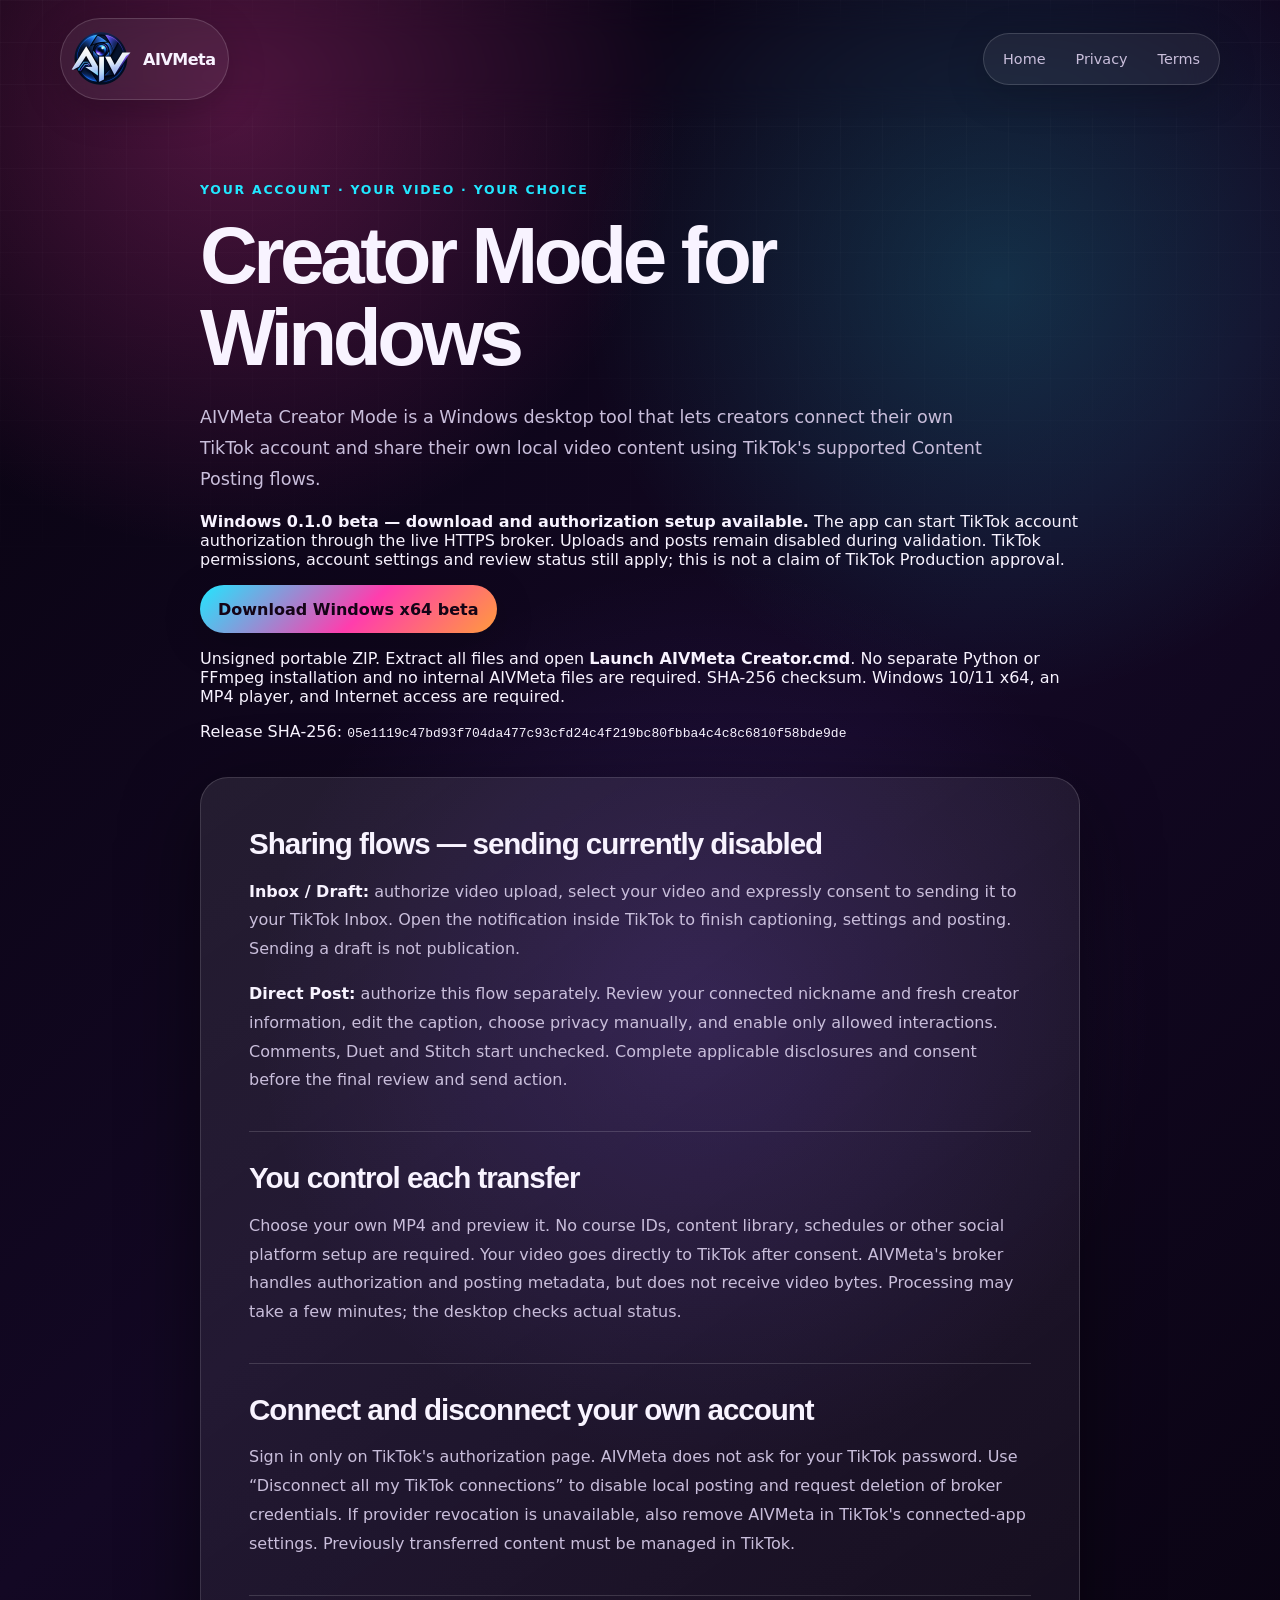
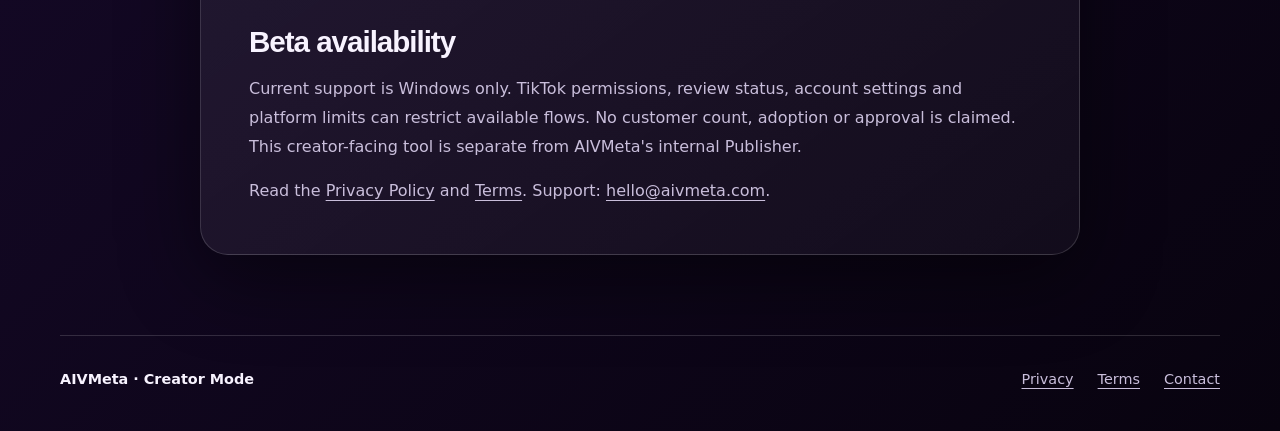
==== creators/index.html @ 08fbc28f "Publish Creator Mode Windows beta access and legal disclosures" ====
<!DOCTYPE html>
<html lang="en"><head><meta charset="utf-8"><meta name="viewport" content="width=device-width,initial-scale=1"><title>AIVMeta Creator Mode — Windows beta</title><meta name="description" content="Connect your own TikTok account and share your own local video with AIVMeta Creator Mode for Windows."><link rel="stylesheet" href="/styles.css"><link rel="icon" href="/favicon.ico"><link rel="canonical" href="https://aivmeta.com/creators"></head>
<body><div class="site-shell"><header class="site-header"><a class="brand" href="/" aria-label="AIVMeta home"><img class="brand-mark" src="/aivmeta_logo_tiktok_1024.png" width="64" height="64" alt="AIVMeta Publisher app icon"><span class="brand-text">AIVMeta</span></a><nav class="nav-links"><a href="/">Home</a><a href="/privacy.html">Privacy</a><a href="/terms.html">Terms</a></nav></header>
<main class="legal-page"><p class="eyebrow">Your account · Your video · Your choice</p><h1>Creator Mode for Windows</h1>
<p class="legal-intro">AIVMeta Creator Mode is a Windows desktop tool that lets creators connect their own TikTok account and share their own local video content using TikTok's supported Content Posting flows.</p>
<p id="availability"><strong>Windows 0.1.0 beta — download and authorization setup available.</strong> The app can start TikTok account authorization through the live HTTPS broker. Uploads and posts remain disabled during validation. TikTok permissions, account settings and review status still apply; this is not a claim of TikTok Production approval.</p>
<p><a class="button button-primary" href="/downloads/AIVMetaCreator-0.1.0-win-x64.zip">Download Windows x64 beta</a></p>
<p>Unsigned portable ZIP. Extract all files and open <strong>Launch AIVMeta Creator.cmd</strong>. No separate Python or FFmpeg installation and no internal AIVMeta files are required. <a href="/downloads/AIVMetaCreator-0.1.0-win-x64.zip.sha256">SHA-256 checksum</a>. Windows 10/11 x64, an MP4 player, and Internet access are required.</p>
<p>Release SHA-256: <code>05e1119c47bd93f704da477c93cfd24c4f219bc80fbba4c4c8c6810f58bde9de</code></p>
<article class="legal-copy"><section><h2>Sharing flows — sending currently disabled</h2><p><strong>Inbox / Draft:</strong> authorize video upload, select your video and expressly consent to sending it to your TikTok Inbox. Open the notification inside TikTok to finish captioning, settings and posting. Sending a draft is not publication.</p><p><strong>Direct Post:</strong> authorize this flow separately. Review your connected nickname and fresh creator information, edit the caption, choose privacy manually, and enable only allowed interactions. Comments, Duet and Stitch start unchecked. Complete applicable disclosures and consent before the final review and send action.</p></section>
<section><h2>You control each transfer</h2><p>Choose your own MP4 and preview it. No course IDs, content library, schedules or other social platform setup are required. Your video goes directly to TikTok after consent. AIVMeta's broker handles authorization and posting metadata, but does not receive video bytes. Processing may take a few minutes; the desktop checks actual status.</p></section>
<section><h2>Connect and disconnect your own account</h2><p>Sign in only on TikTok's authorization page. AIVMeta does not ask for your TikTok password. Use “Disconnect all my TikTok connections” to disable local posting and request deletion of broker credentials. If provider revocation is unavailable, also remove AIVMeta in TikTok's connected-app settings. Previously transferred content must be managed in TikTok.</p></section>
<section><h2>Beta availability</h2><p>Current support is Windows only. TikTok permissions, review status, account settings and platform limits can restrict available flows. No customer count, adoption or approval is claimed. This creator-facing tool is separate from AIVMeta's internal Publisher.</p><p>Read the <a href="/privacy.html">Privacy Policy</a> and <a href="/terms.html">Terms</a>. Support: <a href="mailto:hello@aivmeta.com">hello@aivmeta.com</a>.</p></section></article></main>
<footer class="site-footer"><p>AIVMeta · Creator Mode</p><nav class="footer-links"><a href="/privacy.html">Privacy</a><a href="/terms.html">Terms</a><a href="mailto:hello@aivmeta.com">Contact</a></nav></footer></div></body></html>
---- styles.css ----
:root {
  color-scheme: dark;
  --bg: #08030f;
  --bg-soft: #10061f;
  --panel: rgba(255, 255, 255, 0.075);
  --panel-strong: rgba(255, 255, 255, 0.13);
  --line: rgba(255, 255, 255, 0.15);
  --text: #f8f3ff;
  --muted: #c9bedb;
  --magenta: #ff3dad;
  --violet: #8f5cff;
  --orange: #ff9b3d;
  --cyan: #21e7ff;
  --green: #85ffb8;
  --shadow: 0 24px 80px rgba(0, 0, 0, 0.48);
}

* {
  box-sizing: border-box;
}

html {
  scroll-behavior: smooth;
}

body {
  margin: 0;
  min-height: 100vh;
  color: var(--text);
  font-family: Inter, system-ui, -apple-system, BlinkMacSystemFont, "Segoe UI", sans-serif;
  background:
    radial-gradient(circle at 18% 5%, rgba(255, 61, 173, 0.28), transparent 28rem),
    radial-gradient(circle at 78% 14%, rgba(33, 231, 255, 0.18), transparent 26rem),
    radial-gradient(circle at 55% 50%, rgba(143, 92, 255, 0.16), transparent 28rem),
    linear-gradient(135deg, var(--bg) 0%, #130824 48%, #08030f 100%);
  overflow-x: hidden;
}

body::before {
  content: "";
  position: fixed;
  inset: 0;
  pointer-events: none;
  background-image:
    linear-gradient(rgba(255, 255, 255, 0.035) 1px, transparent 1px),
    linear-gradient(90deg, rgba(255, 255, 255, 0.03) 1px, transparent 1px);
  background-size: 42px 42px;
  mask-image: linear-gradient(to bottom, rgba(0, 0, 0, 0.7), transparent 82%);
}

a {
  color: inherit;
  text-decoration: none;
}

.site-shell {
  width: min(1160px, calc(100% - 32px));
  margin: 0 auto;
}

.site-header {
  position: sticky;
  top: 0;
  z-index: 10;
  display: flex;
  align-items: center;
  justify-content: space-between;
  gap: 24px;
  padding: 18px 0;
  backdrop-filter: blur(18px);
}

.brand,
.nav-links,
.button,
.platform-grid a {
  border: 1px solid var(--line);
  background: rgba(255, 255, 255, 0.06);
  box-shadow: 0 10px 40px rgba(0, 0, 0, 0.18);
}

.brand {
  display: inline-flex;
  align-items: center;
  gap: 10px;
  padding: 8px 12px 8px 8px;
  border-radius: 999px;
  font-weight: 800;
}

.brand-mark {
  display: block;
  width: 64px;
  height: 64px;
  object-fit: contain;
  flex-shrink: 0;
}

.brand-text {
  letter-spacing: -0.03em;
}

.nav-links {
  display: flex;
  gap: 6px;
  padding: 7px;
  border-radius: 999px;
}

.nav-links a {
  padding: 10px 12px;
  border-radius: 999px;
  color: var(--muted);
  font-size: 0.9rem;
  transition: 180ms ease;
}

.nav-links a:hover {
  color: var(--text);
  background: rgba(255, 255, 255, 0.09);
}

.section-pad {
  padding: 82px 0;
}

.hero {
  display: grid;
  grid-template-columns: minmax(0, 1.05fr) minmax(300px, 0.95fr);
  align-items: center;
  gap: 48px;
  min-height: 760px;
  padding-top: 74px;
}

.eyebrow {
  margin: 0 0 18px;
  color: var(--cyan);
  font-size: 0.78rem;
  font-weight: 800;
  letter-spacing: 0.14em;
  text-transform: uppercase;
}

h1,
h2,
h3,
p {
  margin-top: 0;
}

h1,
h2,
h3 {
  font-family: "Space Grotesk", Inter, sans-serif;
  letter-spacing: -0.055em;
}

h1 {
  max-width: 780px;
  margin-bottom: 24px;
  font-size: clamp(3.2rem, 10vw, 7.4rem);
  line-height: 0.9;
}

h2 {
  font-size: clamp(2rem, 5.4vw, 4rem);
  line-height: 0.98;
}

h3 {
  font-size: 1.22rem;
}

.hero-subtitle,
.purpose-card p,
.contact-section p {
  max-width: 680px;
  color: var(--muted);
  font-size: clamp(1.05rem, 2vw, 1.32rem);
  line-height: 1.7;
}

.cta-row {
  display: flex;
  flex-wrap: wrap;
  gap: 12px;
  margin-top: 34px;
}

.button {
  display: inline-flex;
  align-items: center;
  justify-content: center;
  min-height: 48px;
  padding: 0 18px;
  border-radius: 999px;
  font-weight: 800;
  transition: transform 180ms ease, border-color 180ms ease, background 180ms ease;
}

.button:hover {
  transform: translateY(-2px);
  border-color: rgba(255, 255, 255, 0.34);
}

.button-primary {
  color: #140416;
  background: linear-gradient(135deg, var(--cyan), var(--magenta) 55%, var(--orange));
  border: 0;
}

.button-secondary {
  background: rgba(143, 92, 255, 0.18);
}

.button-ghost {
  color: var(--muted);
  background: transparent;
}

.hero-visual {
  position: relative;
  min-height: 560px;
  perspective: 900px;
}

.orb {
  position: absolute;
  border-radius: 50%;
  filter: blur(4px);
  opacity: 0.85;
}

.orb-one {
  width: 220px;
  height: 220px;
  right: 4%;
  top: 5%;
  background: radial-gradient(circle, rgba(255, 61, 173, 0.92), rgba(143, 92, 255, 0.04) 68%);
}

.orb-two {
  width: 280px;
  height: 280px;
  left: 0;
  bottom: 4%;
  background: radial-gradient(circle, rgba(33, 231, 255, 0.74), rgba(255, 155, 61, 0.05) 68%);
}

.reel-card,
.feature-card,
.series-card,
.purpose-card,
.contact-section {
  border: 1px solid var(--line);
  background: linear-gradient(145deg, rgba(255, 255, 255, 0.13), rgba(255, 255, 255, 0.045));
  box-shadow: var(--shadow);
  backdrop-filter: blur(22px);
}

.main-reel {
  position: absolute;
  inset: 50px 26px 42px 42px;
  display: flex;
  flex-direction: column;
  justify-content: space-between;
  padding: 22px;
  border-radius: 38px;
  transform: rotateY(-10deg) rotateX(6deg);
  overflow: hidden;
}

.main-reel::before {
  content: "";
  position: absolute;
  inset: 0;
  background:
    linear-gradient(135deg, rgba(255, 61, 173, 0.16), transparent 35%),
    linear-gradient(45deg, transparent 45%, rgba(33, 231, 255, 0.16), transparent 58%);
  pointer-events: none;
}

.reel-topline {
  position: relative;
  display: flex;
  gap: 8px;
}

.reel-topline span {
  width: 36px;
  height: 8px;
  border-radius: 999px;
  background: rgba(255, 255, 255, 0.28);
}

.signal-grid {
  position: relative;
  display: grid;
  grid-template-columns: repeat(7, 1fr);
  align-items: end;
  gap: 12px;
  min-height: 260px;
  padding: 34px 18px;
  border-radius: 28px;
  background: rgba(0, 0, 0, 0.24);
}

.signal-grid span {
  height: var(--height);
  min-height: 44px;
  border-radius: 999px;
  background: linear-gradient(to top, var(--violet), var(--magenta), var(--cyan));
  box-shadow: 0 0 30px rgba(255, 61, 173, 0.24);
}

.reel-caption {
  position: relative;
  display: grid;
  gap: 4px;
}

.reel-caption strong {
  font-family: "Space Grotesk", Inter, sans-serif;
  font-size: 1.6rem;
  letter-spacing: -0.04em;
}

.reel-caption small {
  color: var(--muted);
}

.floating-chip,
.mini-card {
  position: absolute;
  z-index: 2;
  border: 1px solid var(--line);
  background: rgba(8, 3, 15, 0.72);
  backdrop-filter: blur(18px);
  box-shadow: var(--shadow);
}

.floating-chip {
  padding: 10px 14px;
  border-radius: 999px;
  color: var(--text);
  font-size: 0.88rem;
  font-weight: 800;
}

.chip-one {
  left: 2px;
  top: 105px;
}

.chip-two {
  right: 0;
  bottom: 110px;
}

.mini-card {
  display: grid;
  place-items: center;
  width: 112px;
  height: 112px;
  border-radius: 28px;
  font-weight: 900;
}

.card-a {
  top: 14px;
  right: 120px;
  color: var(--cyan);
}

.card-b {
  left: 8px;
  bottom: 36px;
  color: var(--orange);
}

.split-section {
  display: grid;
  grid-template-columns: minmax(220px, 0.7fr) minmax(0, 1.3fr);
  gap: 34px;
}

.feature-grid,
.series-grid,
.platform-grid {
  display: grid;
  gap: 16px;
}

.feature-grid {
  grid-template-columns: repeat(2, minmax(0, 1fr));
}

.feature-card,
.series-card {
  position: relative;
  overflow: hidden;
  border-radius: 28px;
}

.feature-card {
  min-height: 212px;
  padding: 24px;
}

.feature-card p,
.series-card p {
  color: var(--muted);
  line-height: 1.65;
}

.feature-icon,
.series-tag {
  display: inline-flex;
  align-items: center;
  justify-content: center;
  margin-bottom: 28px;
  border-radius: 999px;
  font-size: 0.78rem;
  font-weight: 900;
}

.feature-icon {
  width: 42px;
  height: 42px;
  color: #15051a;
  background: var(--cyan);
}

.section-heading {
  max-width: 760px;
  margin-bottom: 30px;
}

.section-heading.compact {
  max-width: 620px;
}

.series-grid {
  grid-template-columns: repeat(3, minmax(0, 1fr));
}

.series-card {
  min-height: 290px;
  padding: 24px;
}

.series-card::after {
  content: "";
  position: absolute;
  width: 140px;
  height: 140px;
  right: -54px;
  bottom: -54px;
  border-radius: 50%;
  background: var(--accent, var(--magenta));
  opacity: 0.16;
  filter: blur(2px);
}

.series-tag {
  padding: 8px 12px;
  color: #120414;
  background: var(--accent, var(--magenta));
}

.accent-magenta { --accent: var(--magenta); }
.accent-cyan { --accent: var(--cyan); }
.accent-orange { --accent: var(--orange); }
.accent-violet { --accent: var(--violet); }

.purpose-section {
  padding-top: 40px;
}

.purpose-card {
  position: relative;
  padding: clamp(28px, 6vw, 64px);
  border-radius: 38px;
  overflow: hidden;
}

.purpose-card::before {
  content: "";
  position: absolute;
  inset: auto -15% -44% 40%;
  height: 320px;
  background: radial-gradient(circle, rgba(255, 155, 61, 0.34), transparent 68%);
}

.purpose-card > * {
  position: relative;
}

.platform-grid {
  grid-template-columns: repeat(3, minmax(0, 1fr));
}

.platform-grid a {
  display: grid;
  gap: 10px;
  min-height: 132px;
  padding: 22px;
  border-radius: 26px;
  font-family: "Space Grotesk", Inter, sans-serif;
  font-size: 1.35rem;
  font-weight: 800;
  letter-spacing: -0.04em;
  transition: transform 180ms ease, background 180ms ease;
}

.platform-grid a:hover {
  transform: translateY(-3px);
  background: rgba(255, 255, 255, 0.11);
}

.platform-grid span {
  align-self: end;
  color: var(--muted);
  font-family: Inter, sans-serif;
  font-size: 0.78rem;
  font-weight: 800;
  letter-spacing: 0.12em;
  text-transform: uppercase;
}

.contact-section {
  display: flex;
  align-items: center;
  justify-content: space-between;
  gap: 26px;
  margin: 70px 0 90px;
  padding: clamp(28px, 5vw, 48px);
  border-radius: 34px;
}

.contact-button {
  flex: 0 0 auto;
}

a:focus-visible {
  outline: 2px solid var(--cyan);
  outline-offset: 5px;
}

.site-footer {
  display: flex;
  flex-wrap: wrap;
  align-items: center;
  justify-content: space-between;
  gap: 24px;
  padding: 32px 0 40px;
  border-top: 1px solid var(--line);
  color: var(--muted);
  font-size: 0.9rem;
  line-height: 1.6;
}

.site-footer p {
  margin: 0;
  color: var(--text);
  font-weight: 700;
}

.site-footer p span {
  display: block;
  color: var(--muted);
  font-size: 0.8rem;
  font-weight: 400;
}

.footer-links {
  display: flex;
  flex-wrap: wrap;
  gap: 12px 24px;
}

.footer-links a,
.legal-copy a,
.legal-intro a {
  text-decoration: underline;
  text-underline-offset: 4px;
}

.footer-links a:hover,
.legal-copy a:hover {
  color: var(--cyan);
}

.legal-page {
  max-width: 880px;
  margin: 0 auto;
  padding: 64px 0 80px;
}

.legal-page h1 {
  font-size: clamp(2.6rem, 7vw, 5rem);
  line-height: 1.02;
}

.legal-date {
  color: var(--muted);
  font-size: 0.9rem;
}

.legal-intro {
  max-width: 72ch;
  color: var(--muted);
  font-size: 1.1rem;
  line-height: 1.75;
}

.legal-copy {
  margin-top: 36px;
  padding: clamp(22px, 5vw, 48px);
  border: 1px solid var(--line);
  border-radius: 28px;
  background: linear-gradient(145deg, rgba(255, 255, 255, 0.09), rgba(255, 255, 255, 0.035));
  box-shadow: var(--shadow);
  overflow-wrap: anywhere;
}

.legal-copy section + section {
  margin-top: 36px;
  padding-top: 28px;
  border-top: 1px solid var(--line);
}

.legal-copy h2 {
  margin-bottom: 16px;
  font-size: clamp(1.35rem, 3vw, 1.85rem);
  line-height: 1.2;
  letter-spacing: -0.035em;
}

.legal-copy p,
.legal-copy li {
  color: var(--muted);
  line-height: 1.8;
}

.legal-copy strong {
  color: var(--text);
}

.legal-copy ul {
  padding-left: 22px;
}

.legal-copy li + li {
  margin-top: 12px;
}

.legal-copy section > :last-child {
  margin-bottom: 0;
}

.legal-home {
  margin-top: 32px;
}

@media (max-width: 900px) {
  .site-shell {
    width: min(100% - 24px, 720px);
  }

  .site-header {
    align-items: flex-start;
  }

  .nav-links {
    display: none;
  }

  .legal-header {
    flex-wrap: wrap;
    gap: 12px;
  }

  .legal-header .legal-nav {
    display: flex;
    flex-wrap: wrap;
  }

  .section-pad {
    padding: 58px 0;
  }

  .hero,
  .split-section,
  .contact-section {
    grid-template-columns: 1fr;
  }

  .hero {
    min-height: auto;
    gap: 24px;
    padding-top: 40px;
  }

  .hero-visual {
    min-height: 480px;
  }

  .main-reel {
    inset: 30px 10px 44px 20px;
  }

  .feature-grid,
  .series-grid,
  .platform-grid {
    grid-template-columns: 1fr;
  }

  .contact-section {
    display: grid;
    margin-bottom: 58px;
  }

  .contact-button {
    width: 100%;
  }
}

@media (max-width: 560px) {
  .brand-text {
    font-size: 0.98rem;
  }

  .hero-subtitle,
  .purpose-card p,
  .contact-section p {
    font-size: 1rem;
  }

  .cta-row,
  .button {
    width: 100%;
  }

  .hero-visual {
    min-height: 420px;
  }

  .signal-grid {
    gap: 8px;
    min-height: 210px;
    padding: 24px 12px;
  }

  .floating-chip {
    font-size: 0.74rem;
  }

  .chip-one {
    left: 0;
    top: 80px;
  }

  .chip-two {
    right: 0;
    bottom: 76px;
  }

  .mini-card {
    width: 88px;
    height: 88px;
    border-radius: 22px;
    font-size: 0.86rem;
  }

  .card-a {
    right: 55px;
  }
}
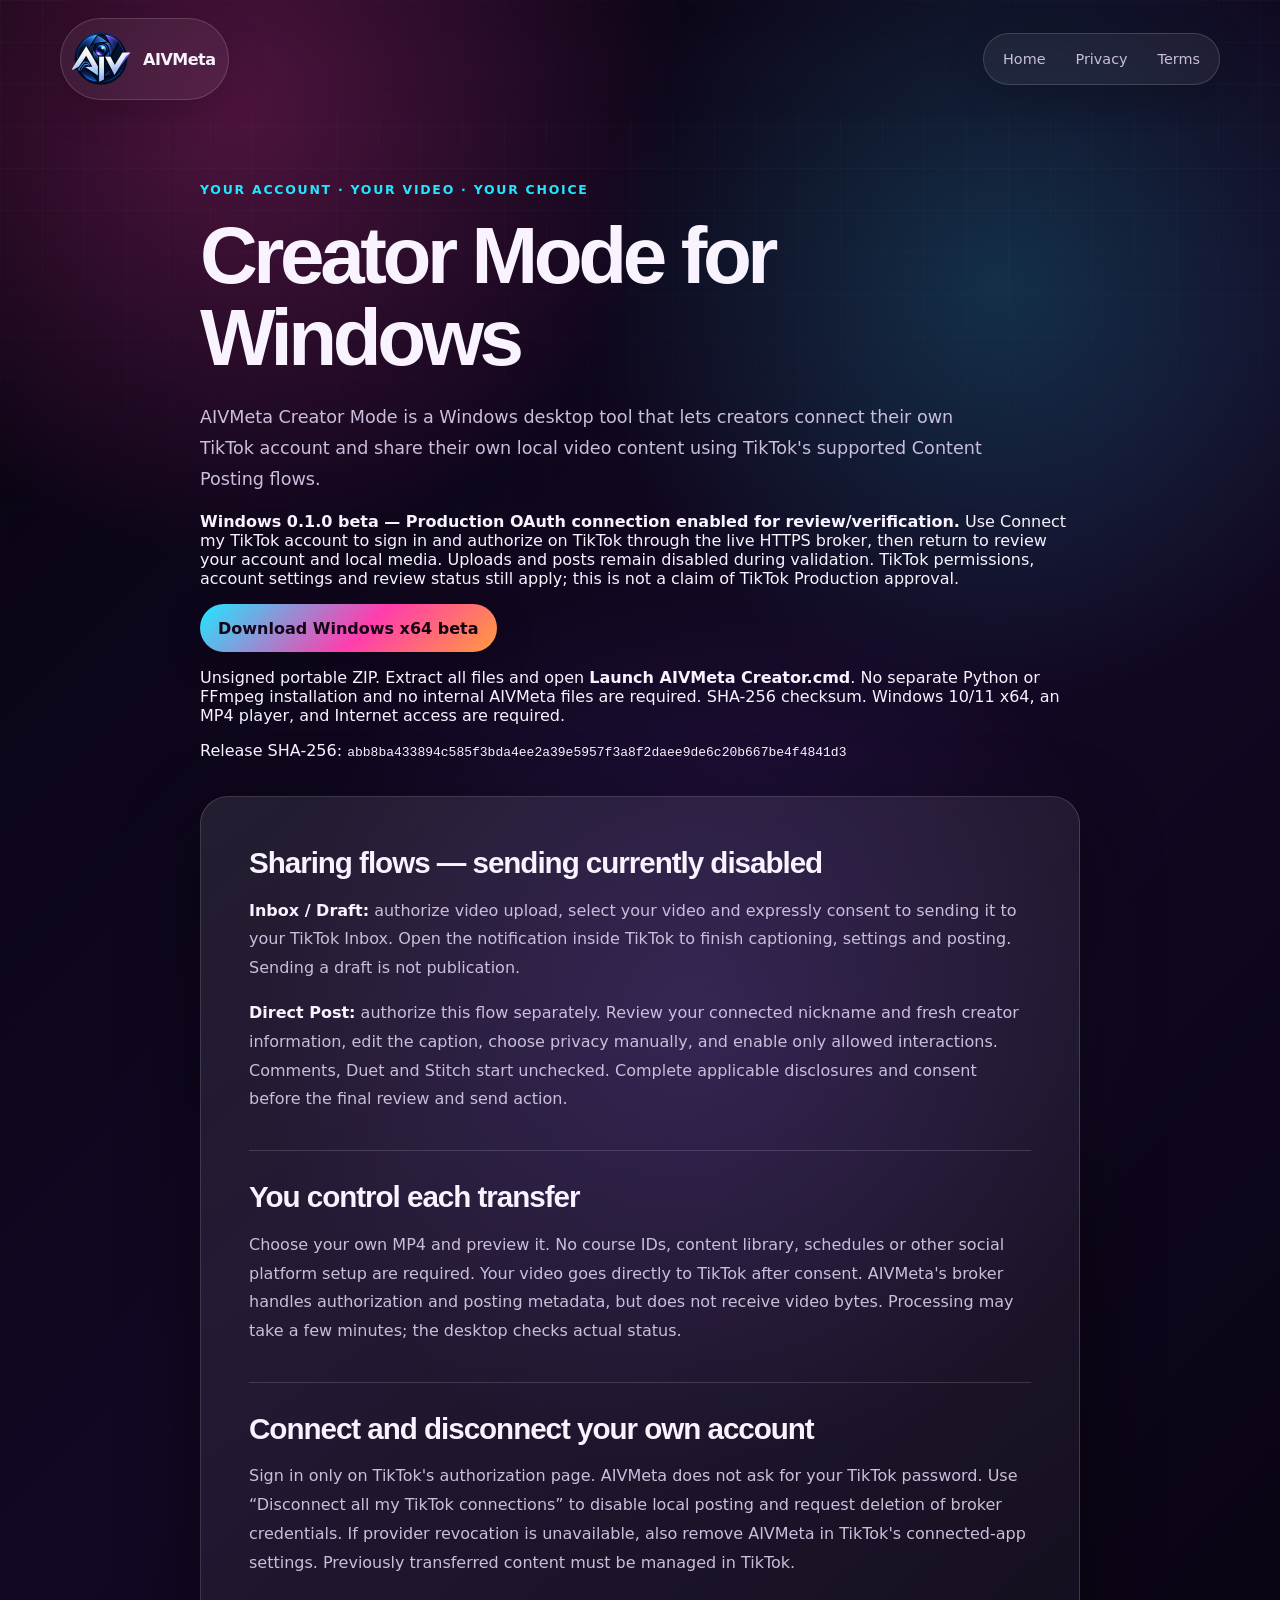
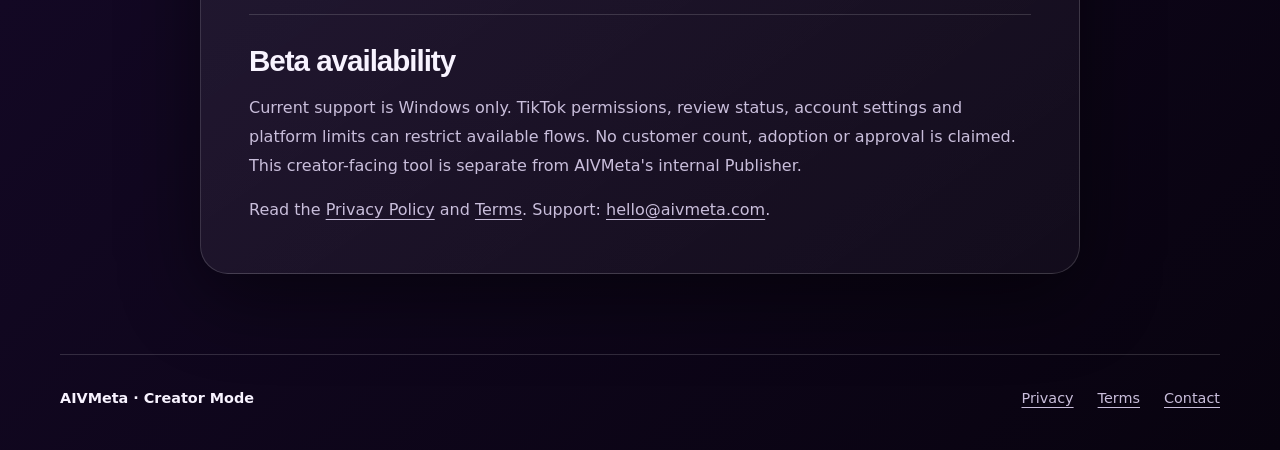
==== commit a59c330e: "Enable Creator Mode OAuth connection while keeping posting disabled" ====
--- a/creators/index.html
+++ b/creators/index.html
@@ -3,10 +3,10 @@
 <body><div class="site-shell"><header class="site-header"><a class="brand" href="/" aria-label="AIVMeta home"><img class="brand-mark" src="/aivmeta_logo_tiktok_1024.png" width="64" height="64" alt="AIVMeta Publisher app icon"><span class="brand-text">AIVMeta</span></a><nav class="nav-links"><a href="/">Home</a><a href="/privacy.html">Privacy</a><a href="/terms.html">Terms</a></nav></header>
 <main class="legal-page"><p class="eyebrow">Your account · Your video · Your choice</p><h1>Creator Mode for Windows</h1>
 <p class="legal-intro">AIVMeta Creator Mode is a Windows desktop tool that lets creators connect their own TikTok account and share their own local video content using TikTok's supported Content Posting flows.</p>
-<p id="availability"><strong>Windows 0.1.0 beta — download and authorization setup available.</strong> The app can start TikTok account authorization through the live HTTPS broker. Uploads and posts remain disabled during validation. TikTok permissions, account settings and review status still apply; this is not a claim of TikTok Production approval.</p>
+<p id="availability"><strong>Windows 0.1.0 beta — Production OAuth connection enabled for review/verification.</strong> Use Connect my TikTok account to sign in and authorize on TikTok through the live HTTPS broker, then return to review your account and local media. Uploads and posts remain disabled during validation. TikTok permissions, account settings and review status still apply; this is not a claim of TikTok Production approval.</p>
 <p><a class="button button-primary" href="/downloads/AIVMetaCreator-0.1.0-win-x64.zip">Download Windows x64 beta</a></p>
 <p>Unsigned portable ZIP. Extract all files and open <strong>Launch AIVMeta Creator.cmd</strong>. No separate Python or FFmpeg installation and no internal AIVMeta files are required. <a href="/downloads/AIVMetaCreator-0.1.0-win-x64.zip.sha256">SHA-256 checksum</a>. Windows 10/11 x64, an MP4 player, and Internet access are required.</p>
-<p>Release SHA-256: <code>05e1119c47bd93f704da477c93cfd24c4f219bc80fbba4c4c8c6810f58bde9de</code></p>
+<p>Release SHA-256: <code>abb8ba433894c585f3bda4ee2a39e5957f3a8f2daee9de6c20b667be4f4841d3</code></p>
 <article class="legal-copy"><section><h2>Sharing flows — sending currently disabled</h2><p><strong>Inbox / Draft:</strong> authorize video upload, select your video and expressly consent to sending it to your TikTok Inbox. Open the notification inside TikTok to finish captioning, settings and posting. Sending a draft is not publication.</p><p><strong>Direct Post:</strong> authorize this flow separately. Review your connected nickname and fresh creator information, edit the caption, choose privacy manually, and enable only allowed interactions. Comments, Duet and Stitch start unchecked. Complete applicable disclosures and consent before the final review and send action.</p></section>
 <section><h2>You control each transfer</h2><p>Choose your own MP4 and preview it. No course IDs, content library, schedules or other social platform setup are required. Your video goes directly to TikTok after consent. AIVMeta's broker handles authorization and posting metadata, but does not receive video bytes. Processing may take a few minutes; the desktop checks actual status.</p></section>
 <section><h2>Connect and disconnect your own account</h2><p>Sign in only on TikTok's authorization page. AIVMeta does not ask for your TikTok password. Use “Disconnect all my TikTok connections” to disable local posting and request deletion of broker credentials. If provider revocation is unavailable, also remove AIVMeta in TikTok's connected-app settings. Previously transferred content must be managed in TikTok.</p></section>
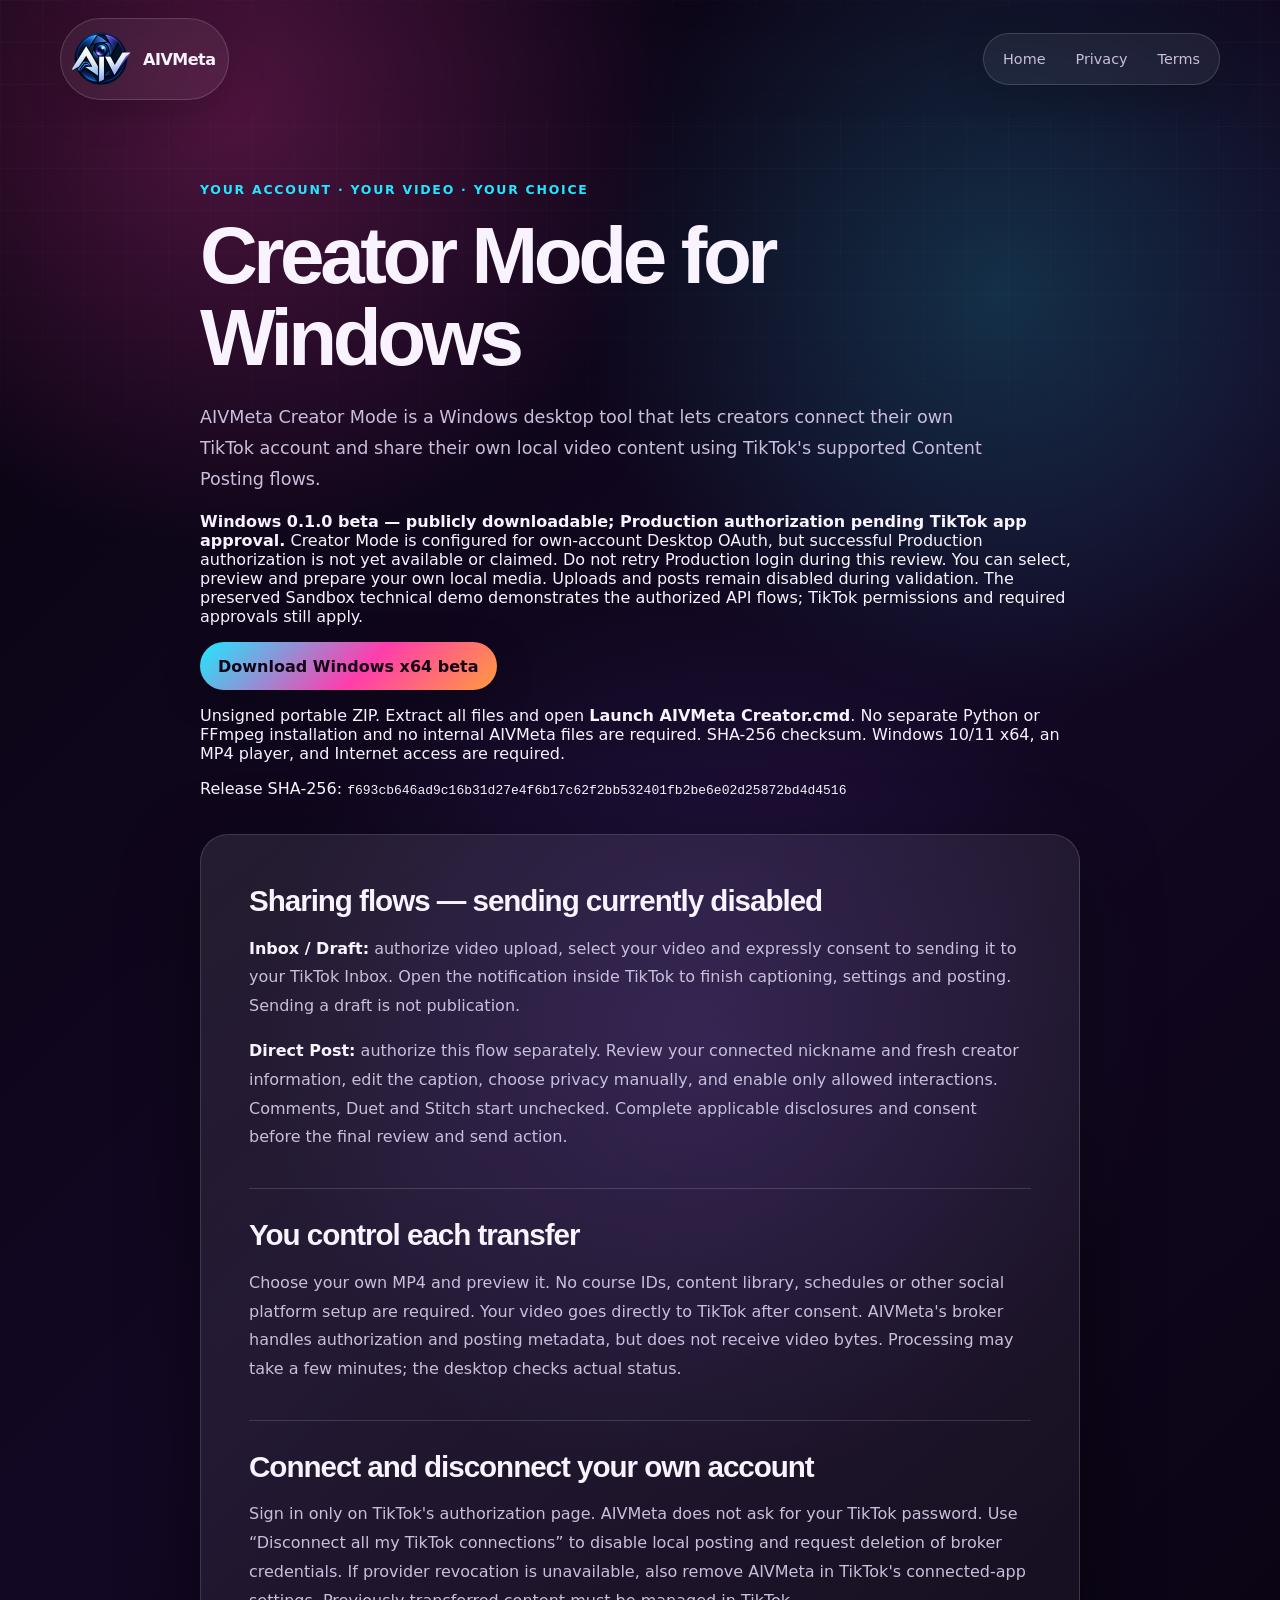
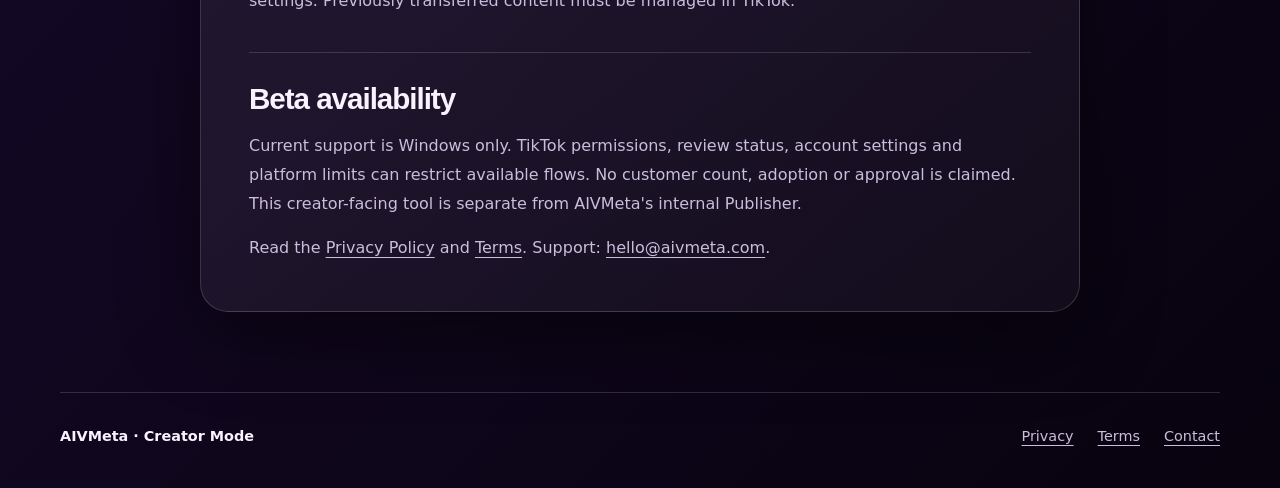
==== commit 283bdcfe: "Clarify Creator Mode Production authorization is pending TikTok approval" ====
--- a/creators/index.html
+++ b/creators/index.html
@@ -3,10 +3,10 @@
 <body><div class="site-shell"><header class="site-header"><a class="brand" href="/" aria-label="AIVMeta home"><img class="brand-mark" src="/aivmeta_logo_tiktok_1024.png" width="64" height="64" alt="AIVMeta Publisher app icon"><span class="brand-text">AIVMeta</span></a><nav class="nav-links"><a href="/">Home</a><a href="/privacy.html">Privacy</a><a href="/terms.html">Terms</a></nav></header>
 <main class="legal-page"><p class="eyebrow">Your account · Your video · Your choice</p><h1>Creator Mode for Windows</h1>
 <p class="legal-intro">AIVMeta Creator Mode is a Windows desktop tool that lets creators connect their own TikTok account and share their own local video content using TikTok's supported Content Posting flows.</p>
-<p id="availability"><strong>Windows 0.1.0 beta — Production OAuth connection enabled for review/verification.</strong> Use Connect my TikTok account to sign in and authorize on TikTok through the live HTTPS broker, then return to review your account and local media. Uploads and posts remain disabled during validation. TikTok permissions, account settings and review status still apply; this is not a claim of TikTok Production approval.</p>
+<p id="availability"><strong>Windows 0.1.0 beta — publicly downloadable; Production authorization pending TikTok app approval.</strong> Creator Mode is configured for own-account Desktop OAuth, but successful Production authorization is not yet available or claimed. Do not retry Production login during this review. You can select, preview and prepare your own local media. Uploads and posts remain disabled during validation. The preserved Sandbox technical demo demonstrates the authorized API flows; TikTok permissions and required approvals still apply.</p>
 <p><a class="button button-primary" href="/downloads/AIVMetaCreator-0.1.0-win-x64.zip">Download Windows x64 beta</a></p>
 <p>Unsigned portable ZIP. Extract all files and open <strong>Launch AIVMeta Creator.cmd</strong>. No separate Python or FFmpeg installation and no internal AIVMeta files are required. <a href="/downloads/AIVMetaCreator-0.1.0-win-x64.zip.sha256">SHA-256 checksum</a>. Windows 10/11 x64, an MP4 player, and Internet access are required.</p>
-<p>Release SHA-256: <code>abb8ba433894c585f3bda4ee2a39e5957f3a8f2daee9de6c20b667be4f4841d3</code></p>
+<p>Release SHA-256: <code>f693cb646ad9c16b31d27e4f6b17c62f2bb532401fb2be6e02d25872bd4d4516</code></p>
 <article class="legal-copy"><section><h2>Sharing flows — sending currently disabled</h2><p><strong>Inbox / Draft:</strong> authorize video upload, select your video and expressly consent to sending it to your TikTok Inbox. Open the notification inside TikTok to finish captioning, settings and posting. Sending a draft is not publication.</p><p><strong>Direct Post:</strong> authorize this flow separately. Review your connected nickname and fresh creator information, edit the caption, choose privacy manually, and enable only allowed interactions. Comments, Duet and Stitch start unchecked. Complete applicable disclosures and consent before the final review and send action.</p></section>
 <section><h2>You control each transfer</h2><p>Choose your own MP4 and preview it. No course IDs, content library, schedules or other social platform setup are required. Your video goes directly to TikTok after consent. AIVMeta's broker handles authorization and posting metadata, but does not receive video bytes. Processing may take a few minutes; the desktop checks actual status.</p></section>
 <section><h2>Connect and disconnect your own account</h2><p>Sign in only on TikTok's authorization page. AIVMeta does not ask for your TikTok password. Use “Disconnect all my TikTok connections” to disable local posting and request deletion of broker credentials. If provider revocation is unavailable, also remove AIVMeta in TikTok's connected-app settings. Previously transferred content must be managed in TikTok.</p></section>
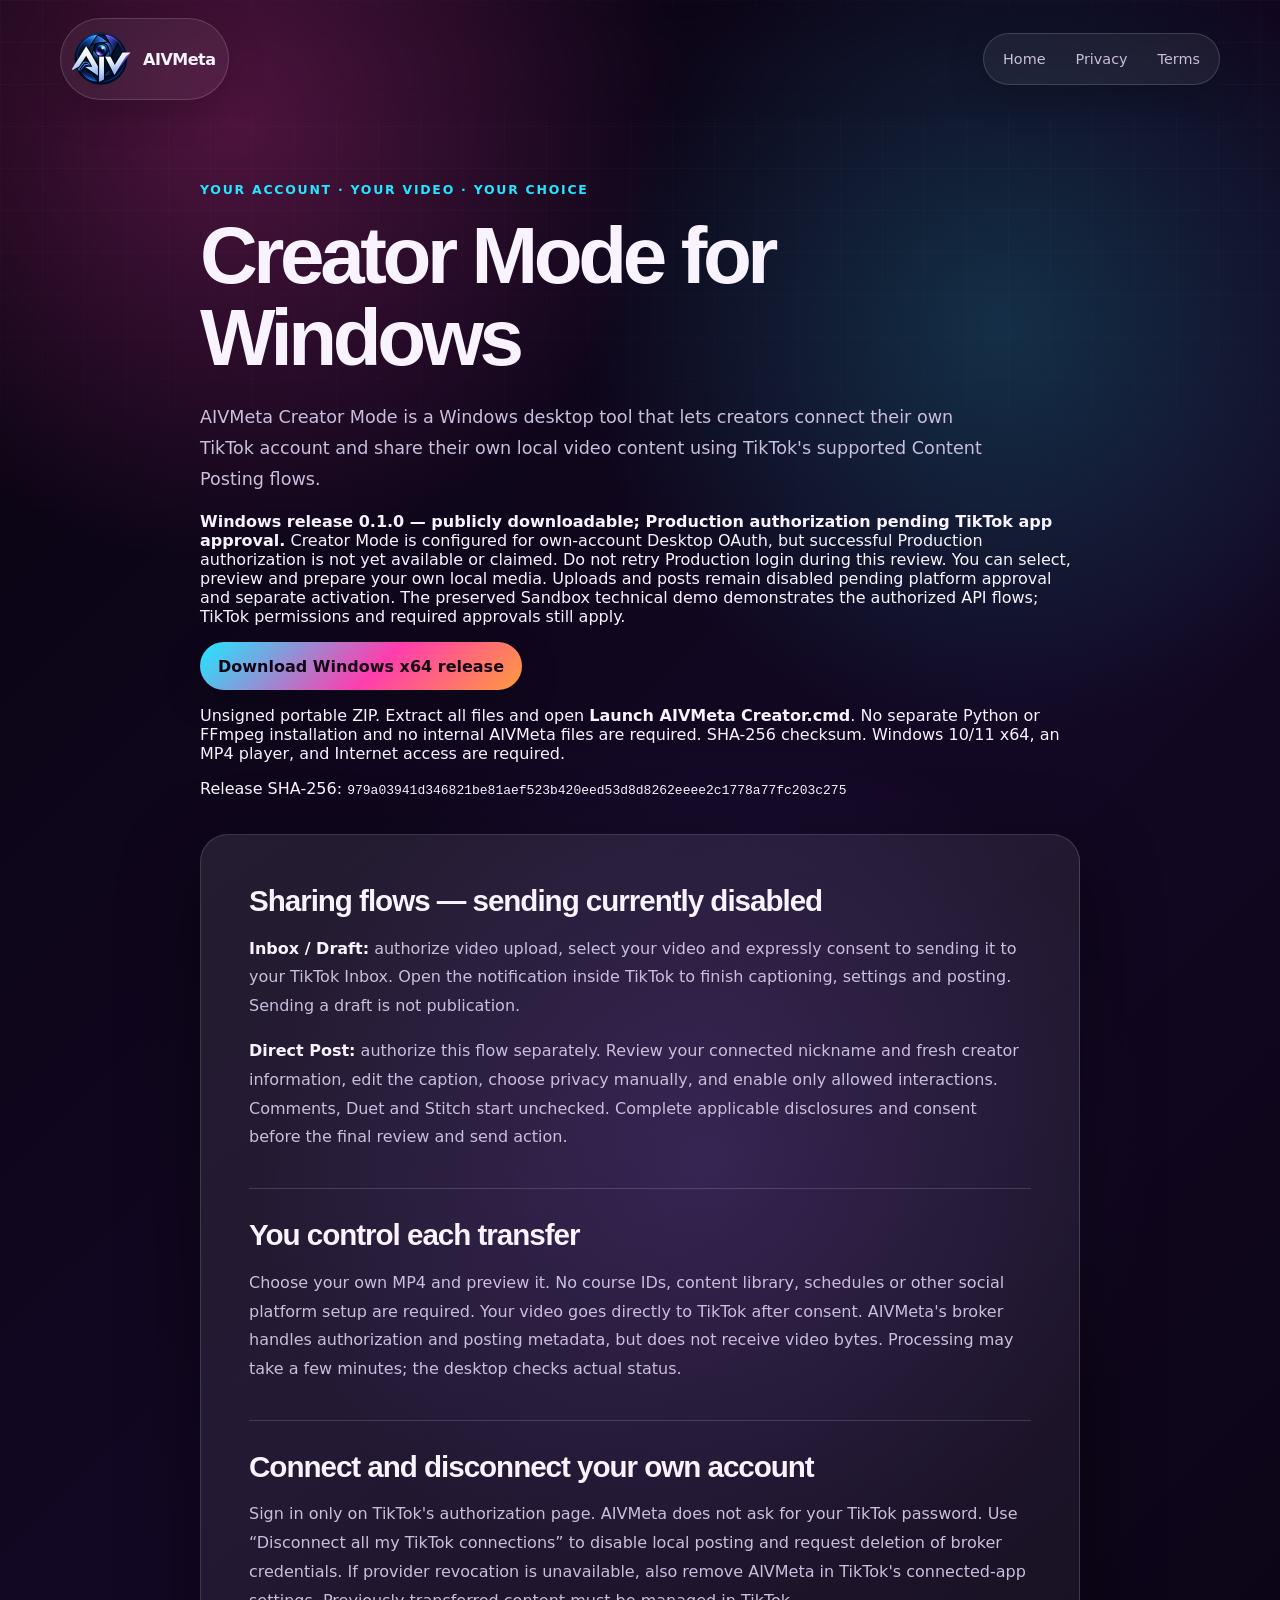
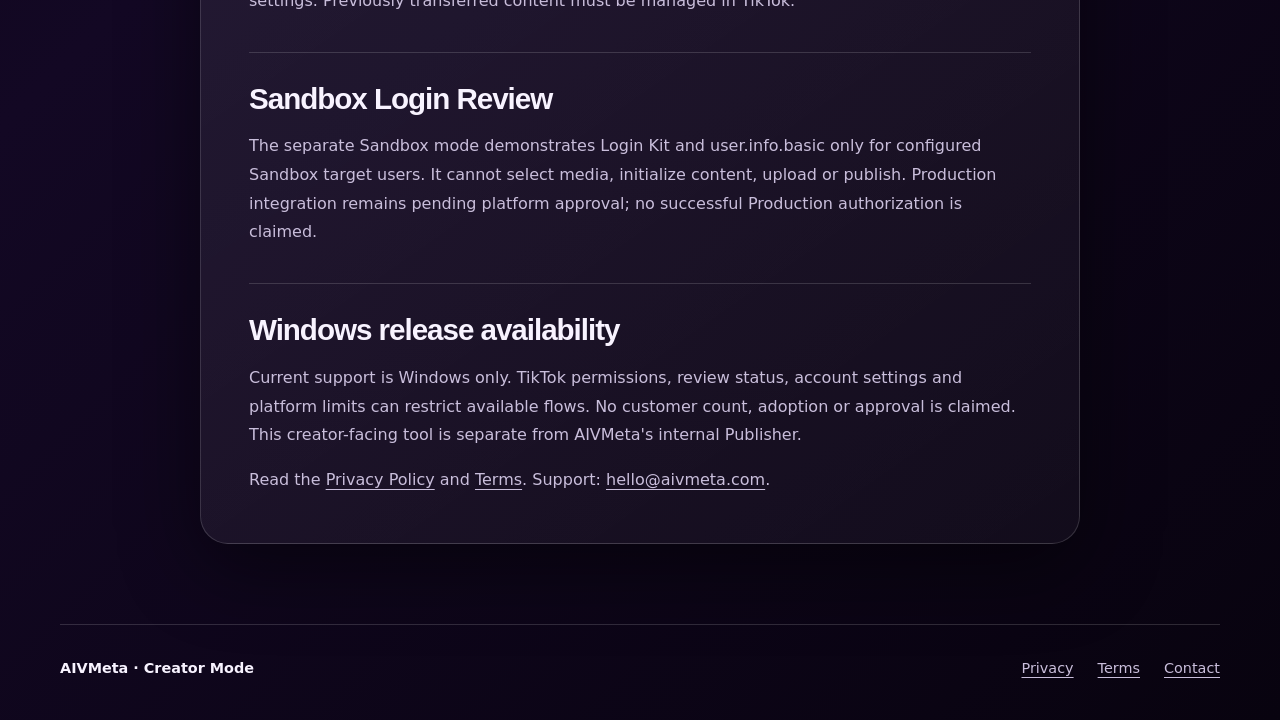
==== commit 30ee7edd: "Publish Sandbox Login Review Windows release with posting disabled" ====
--- a/creators/index.html
+++ b/creators/index.html
@@ -1,14 +1,15 @@
 <!DOCTYPE html>
-<html lang="en"><head><meta charset="utf-8"><meta name="viewport" content="width=device-width,initial-scale=1"><title>AIVMeta Creator Mode — Windows beta</title><meta name="description" content="Connect your own TikTok account and share your own local video with AIVMeta Creator Mode for Windows."><link rel="stylesheet" href="/styles.css"><link rel="icon" href="/favicon.ico"><link rel="canonical" href="https://aivmeta.com/creators"></head>
+<html lang="en"><head><meta charset="utf-8"><meta name="viewport" content="width=device-width,initial-scale=1"><title>AIVMeta Creator Mode — Windows release</title><meta name="description" content="Connect your own TikTok account and share your own local video with AIVMeta Creator Mode for Windows."><link rel="stylesheet" href="/styles.css"><link rel="icon" href="/favicon.ico"><link rel="canonical" href="https://aivmeta.com/creators"></head>
 <body><div class="site-shell"><header class="site-header"><a class="brand" href="/" aria-label="AIVMeta home"><img class="brand-mark" src="/aivmeta_logo_tiktok_1024.png" width="64" height="64" alt="AIVMeta Publisher app icon"><span class="brand-text">AIVMeta</span></a><nav class="nav-links"><a href="/">Home</a><a href="/privacy.html">Privacy</a><a href="/terms.html">Terms</a></nav></header>
 <main class="legal-page"><p class="eyebrow">Your account · Your video · Your choice</p><h1>Creator Mode for Windows</h1>
 <p class="legal-intro">AIVMeta Creator Mode is a Windows desktop tool that lets creators connect their own TikTok account and share their own local video content using TikTok's supported Content Posting flows.</p>
-<p id="availability"><strong>Windows 0.1.0 beta — publicly downloadable; Production authorization pending TikTok app approval.</strong> Creator Mode is configured for own-account Desktop OAuth, but successful Production authorization is not yet available or claimed. Do not retry Production login during this review. You can select, preview and prepare your own local media. Uploads and posts remain disabled during validation. The preserved Sandbox technical demo demonstrates the authorized API flows; TikTok permissions and required approvals still apply.</p>
-<p><a class="button button-primary" href="/downloads/AIVMetaCreator-0.1.0-win-x64.zip">Download Windows x64 beta</a></p>
+<p id="availability"><strong>Windows release 0.1.0 — publicly downloadable; Production authorization pending TikTok app approval.</strong> Creator Mode is configured for own-account Desktop OAuth, but successful Production authorization is not yet available or claimed. Do not retry Production login during this review. You can select, preview and prepare your own local media. Uploads and posts remain disabled pending platform approval and separate activation. The preserved Sandbox technical demo demonstrates the authorized API flows; TikTok permissions and required approvals still apply.</p>
+<p><a class="button button-primary" href="/downloads/AIVMetaCreator-0.1.0-win-x64.zip">Download Windows x64 release</a></p>
 <p>Unsigned portable ZIP. Extract all files and open <strong>Launch AIVMeta Creator.cmd</strong>. No separate Python or FFmpeg installation and no internal AIVMeta files are required. <a href="/downloads/AIVMetaCreator-0.1.0-win-x64.zip.sha256">SHA-256 checksum</a>. Windows 10/11 x64, an MP4 player, and Internet access are required.</p>
-<p>Release SHA-256: <code>f693cb646ad9c16b31d27e4f6b17c62f2bb532401fb2be6e02d25872bd4d4516</code></p>
+<p>Release SHA-256: <code>979a03941d346821be81aef523b420eed53d8d8262eeee2c1778a77fc203c275</code></p>
 <article class="legal-copy"><section><h2>Sharing flows — sending currently disabled</h2><p><strong>Inbox / Draft:</strong> authorize video upload, select your video and expressly consent to sending it to your TikTok Inbox. Open the notification inside TikTok to finish captioning, settings and posting. Sending a draft is not publication.</p><p><strong>Direct Post:</strong> authorize this flow separately. Review your connected nickname and fresh creator information, edit the caption, choose privacy manually, and enable only allowed interactions. Comments, Duet and Stitch start unchecked. Complete applicable disclosures and consent before the final review and send action.</p></section>
 <section><h2>You control each transfer</h2><p>Choose your own MP4 and preview it. No course IDs, content library, schedules or other social platform setup are required. Your video goes directly to TikTok after consent. AIVMeta's broker handles authorization and posting metadata, but does not receive video bytes. Processing may take a few minutes; the desktop checks actual status.</p></section>
 <section><h2>Connect and disconnect your own account</h2><p>Sign in only on TikTok's authorization page. AIVMeta does not ask for your TikTok password. Use “Disconnect all my TikTok connections” to disable local posting and request deletion of broker credentials. If provider revocation is unavailable, also remove AIVMeta in TikTok's connected-app settings. Previously transferred content must be managed in TikTok.</p></section>
-<section><h2>Beta availability</h2><p>Current support is Windows only. TikTok permissions, review status, account settings and platform limits can restrict available flows. No customer count, adoption or approval is claimed. This creator-facing tool is separate from AIVMeta's internal Publisher.</p><p>Read the <a href="/privacy.html">Privacy Policy</a> and <a href="/terms.html">Terms</a>. Support: <a href="mailto:hello@aivmeta.com">hello@aivmeta.com</a>.</p></section></article></main>
+<section><h2>Sandbox Login Review</h2><p>The separate Sandbox mode demonstrates Login Kit and user.info.basic only for configured Sandbox target users. It cannot select media, initialize content, upload or publish. Production integration remains pending platform approval; no successful Production authorization is claimed.</p></section>
+<section><h2>Windows release availability</h2><p>Current support is Windows only. TikTok permissions, review status, account settings and platform limits can restrict available flows. No customer count, adoption or approval is claimed. This creator-facing tool is separate from AIVMeta's internal Publisher.</p><p>Read the <a href="/privacy.html">Privacy Policy</a> and <a href="/terms.html">Terms</a>. Support: <a href="mailto:hello@aivmeta.com">hello@aivmeta.com</a>.</p></section></article></main>
 <footer class="site-footer"><p>AIVMeta · Creator Mode</p><nav class="footer-links"><a href="/privacy.html">Privacy</a><a href="/terms.html">Terms</a><a href="mailto:hello@aivmeta.com">Contact</a></nav></footer></div></body></html>
